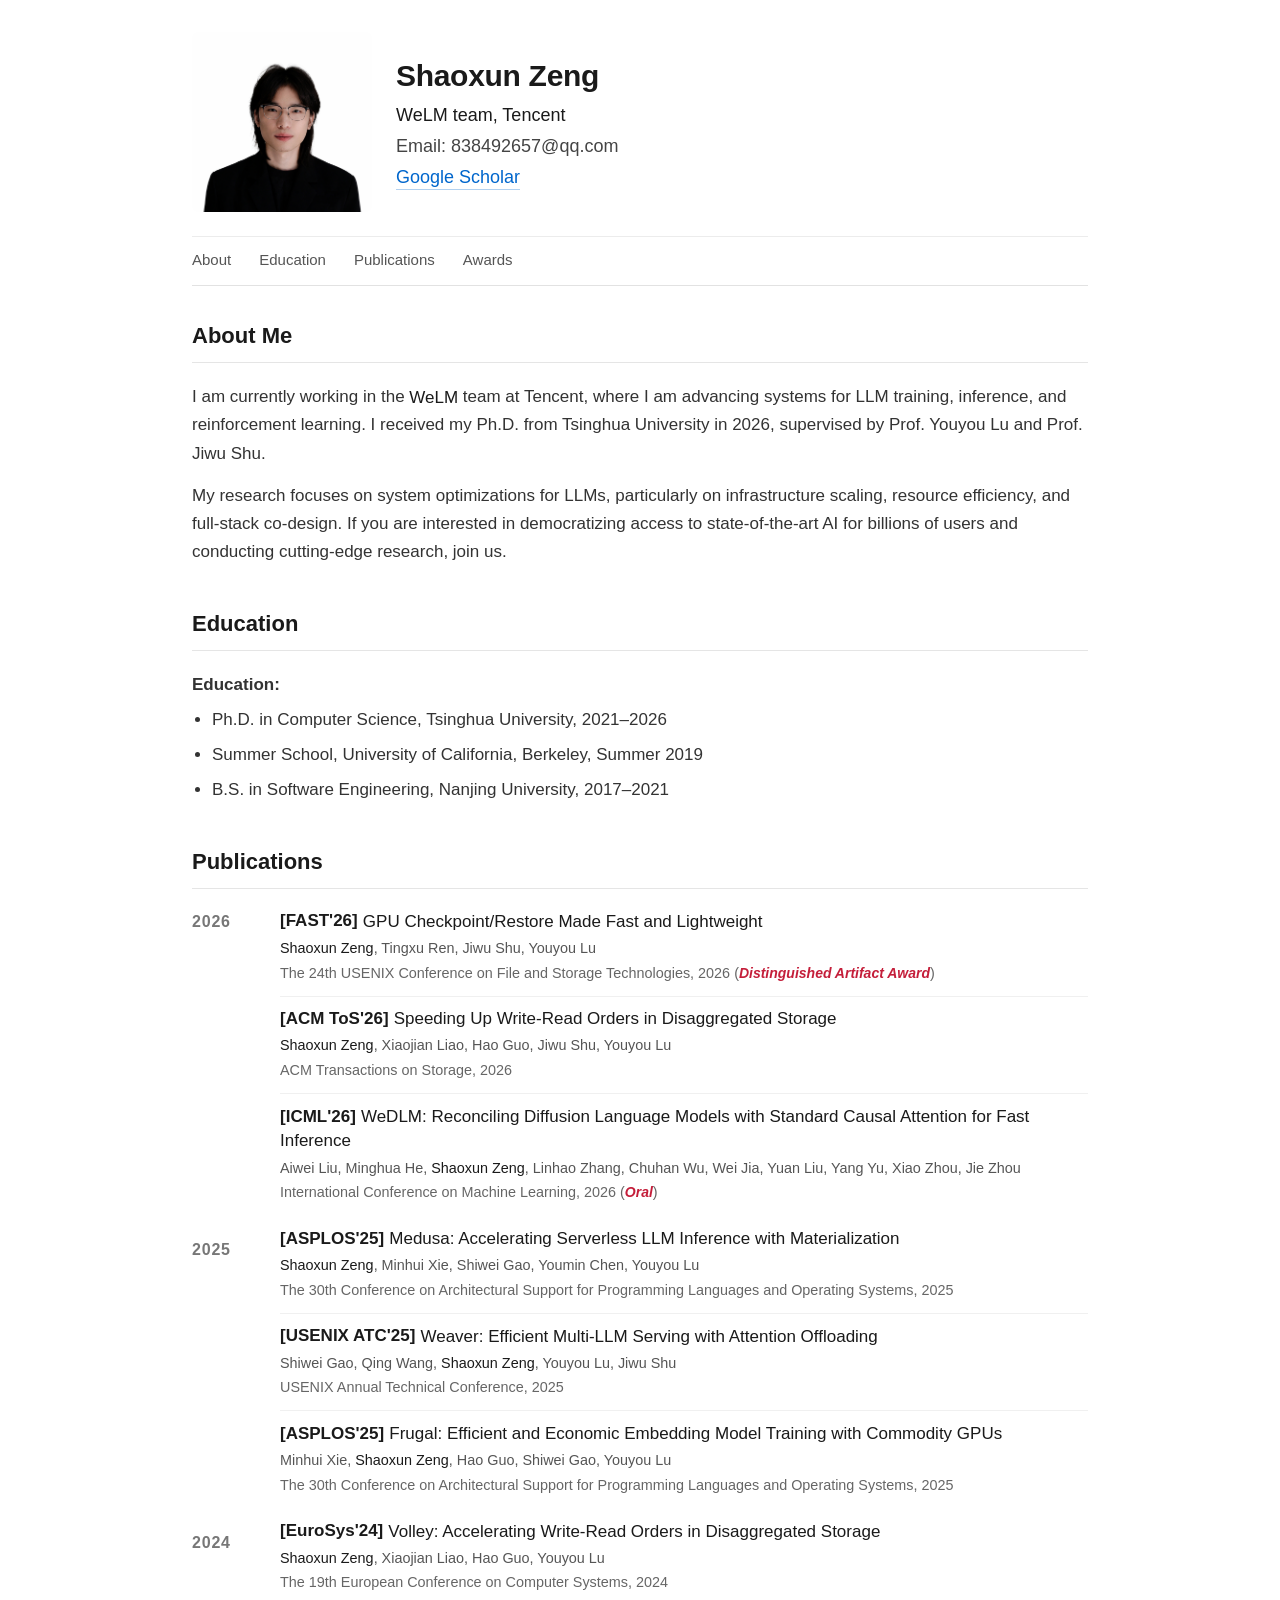
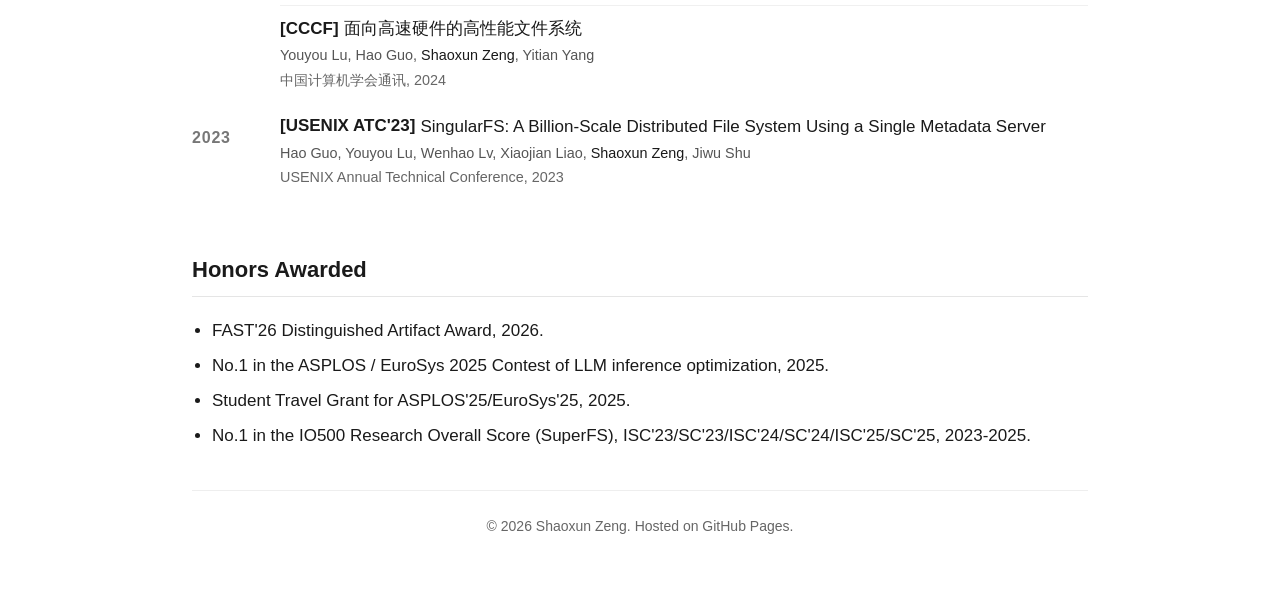
==== index.html @ e92df9d0 "Initial commit" ====
<!DOCTYPE html><html lang="en"><head>
  <meta charset="UTF-8">
  <meta name="viewport" content="width=device-width, initial-scale=1.0, viewport-fit=cover">
  <meta name="theme-color" content="#ffffff">
  <title>Shaoxun Zeng | WeLM, Tencent | LLM Systems</title>
  <meta name="description" content="Shaoxun Zeng is a researcher in the WeLM team at Tencent, working on system optimizations for LLM training, inference, and reinforcement learning.">
  <meta name="keywords" content="Shaoxun Zeng, WeLM, Tencent, LLM systems, AI infrastructure, LLM training, LLM inference, reinforcement learning">
  <meta name="author" content="Shaoxun Zeng">
  <link rel="canonical" href="https://shaoxunzeng.github.io/">
  <!-- Open Graph -->
  <meta property="og:type" content="website">
  <meta property="og:url" content="https://shaoxunzeng.github.io/">
  <meta property="og:title" content="Shaoxun Zeng | WeLM, Tencent | LLM Systems">
  <meta property="og:description" content="System optimizations for LLM training, inference, and reinforcement learning.">
  <meta property="og:locale" content="en_US">
  <!-- Twitter Card -->
  <meta name="twitter:card" content="summary">
  <meta name="twitter:title" content="Shaoxun Zeng | WeLM, Tencent | LLM Systems">
  <meta name="twitter:description" content="System optimizations for LLM training, inference, and reinforcement learning.">
  <link rel="icon" href="favicon.ico" type="image/x-icon">
  <link rel="stylesheet" href="style.css">
  <script type="application/ld+json">
  {
    "@context": "https://schema.org",
    "@type": "Person",
    "name": "Shaoxun Zeng",
    "worksFor": {
      "@type": "Organization",
      "name": "WeLM team, Tencent",
      "url": "https://welm.weixin.qq.com/"
    },
    "url": "https://shaoxunzeng.github.io/",
    "sameAs": [
      "https://scholar.google.com/citations?user=u55DodwAAAAJ&hl=en"
    ],
    "knowsAbout": ["computer systems", "GPU systems", "AI infrastructure", "large language model serving", "storage systems"]
  }
  </script>
</head>

<body>
  <div class="page-wrap">
  <header class="header-flex">
    <img src="assets/wq.jpg" alt="Shaoxun Zeng" class="avatar-rect">
    <div class="info">
      <h1>Shaoxun Zeng</h1>
      <p><a href="https://welm.weixin.qq.com/" target="_blank" rel="noopener noreferrer">WeLM team, Tencent</a></p>
      <p>Email: 838492657@qq.com</p>
      <p>
        <a href="https://scholar.google.com/citations?user=u55DodwAAAAJ&amp;hl=en" target="_blank" rel="noopener noreferrer" title="Google Scholar" class="blue-tag">Google Scholar</a>
      </p>
    </div>
  </header>

  <nav class="section-nav" aria-label="Page sections">
    <a href="#about">About</a>
    <a href="#services">Education</a>
    <a href="#publications">Publications</a>
    <a href="#awards">Awards</a>
  </nav>

  <main>
    <section id="about">
      <h2>About Me</h2>
      <p>I am currently working in the <a href="https://welm.weixin.qq.com/" target="_blank" rel="noopener noreferrer">WeLM</a>
        team at Tencent, where I am advancing systems for LLM training, inference, and reinforcement learning.
        I received my Ph.D. from Tsinghua University in 2026, supervised by Prof. Youyou Lu and Prof. Jiwu Shu.
      </p>

      <p>My research focuses on system optimizations for LLMs, particularly on infrastructure scaling, resource efficiency, and
        full-stack co-design. If you are interested in democratizing access to state-of-the-art AI for billions of
        users and conducting cutting-edge research, join us.</p>

    </section>

    <section id="services">
      <h2>Education</h2>
      <p class="service-label"><strong>Education:</strong></p>
      <ul class="service-list">
        <li>Ph.D. in Computer Science, Tsinghua University, 2021–2026</li>
        <li>Summer School, University of California, Berkeley, Summer 2019</li>
        <li>B.S. in Software Engineering, Nanjing University, 2017–2021</li>
      </ul>
    </section>

    <section id="publications">
      <h2>Publications</h2>
      <div id="paper-list"><h3>2026</h3><ul><li><span class="paper-heading"><strong class="paper-venue-tag">[FAST'26]</strong><a href="https://www.usenix.org/conference/fast26/presentation/zeng" target="_blank" rel="noopener noreferrer" class="paper-title">GPU Checkpoint/Restore Made Fast and Lightweight</a></span><span class="authors"><span class="highlight">Shaoxun Zeng</span>, Tingxu Ren, Jiwu Shu, Youyou Lu</span><br><span class="venue-full">The 24th USENIX Conference on File and Storage Technologies, 2026 (<span class="award-inline">Distinguished Artifact Award</span>)</span></li><li><span class="paper-heading"><strong class="paper-venue-tag">[ACM ToS'26]</strong><a href="https://dl.acm.org/doi/10.1145/3829363" target="_blank" rel="noopener noreferrer" class="paper-title">Speeding Up Write-Read Orders in Disaggregated Storage</a></span><span class="authors"><span class="highlight">Shaoxun Zeng</span>, Xiaojian Liao, Hao Guo, Jiwu Shu, Youyou Lu</span><br><span class="venue-full">ACM Transactions on Storage, 2026</span></li><li><span class="paper-heading"><strong class="paper-venue-tag">[ICML'26]</strong><a href="https://arxiv.org/abs/2512.22737" target="_blank" rel="noopener noreferrer" class="paper-title">WeDLM: Reconciling Diffusion Language Models with Standard Causal Attention for Fast Inference</a></span><span class="authors">Aiwei Liu, Minghua He, <span class="highlight">Shaoxun Zeng</span>, Linhao Zhang, Chuhan Wu, Wei Jia, Yuan Liu, Yang Yu, Xiao Zhou, Jie Zhou</span><br><span class="venue-full">International Conference on Machine Learning, 2026 (<span class="award-inline">Oral</span>)</span></li></ul><h3>2025</h3><ul><li><span class="paper-heading"><strong class="paper-venue-tag">[ASPLOS'25]</strong><a href="https://dl.acm.org/doi/10.1145/3669940.3707285" target="_blank" rel="noopener noreferrer" class="paper-title">Medusa: Accelerating Serverless LLM Inference with Materialization</a></span><span class="authors"><span class="highlight">Shaoxun Zeng</span>, Minhui Xie, Shiwei Gao, Youmin Chen, Youyou Lu</span><br><span class="venue-full">The 30th Conference on Architectural Support for Programming Languages and Operating Systems, 2025</span></li><li><span class="paper-heading"><strong class="paper-venue-tag">[USENIX ATC'25]</strong><a href="https://www.usenix.org/conference/atc25/presentation/gao" target="_blank" rel="noopener noreferrer" class="paper-title">Weaver: Efficient Multi-LLM Serving with Attention Offloading</a></span><span class="authors">Shiwei Gao, Qing Wang, <span class="highlight">Shaoxun Zeng</span>, Youyou Lu, Jiwu Shu</span><br><span class="venue-full">USENIX Annual Technical Conference, 2025</span></li><li><span class="paper-heading"><strong class="paper-venue-tag">[ASPLOS'25]</strong><a href="https://dl.acm.org/doi/10.1145/3669940.3707245" target="_blank" rel="noopener noreferrer" class="paper-title">Frugal: Efficient and Economic Embedding Model Training with Commodity GPUs</a></span><span class="authors">Minhui Xie, <span class="highlight">Shaoxun Zeng</span>, Hao Guo, Shiwei Gao, Youyou Lu</span><br><span class="venue-full">The 30th Conference on Architectural Support for Programming Languages and Operating Systems, 2025</span></li></ul><h3>2024</h3><ul><li><span class="paper-heading"><strong class="paper-venue-tag">[EuroSys'24]</strong><a href="https://dl.acm.org/doi/10.1145/3627703.3650090" target="_blank" rel="noopener noreferrer" class="paper-title">Volley: Accelerating Write-Read Orders in Disaggregated Storage</a></span><span class="authors"><span class="highlight">Shaoxun Zeng</span>, Xiaojian Liao, Hao Guo, Youyou Lu</span><br><span class="venue-full">The 19th European Conference on Computer Systems, 2024</span></li><li><span class="paper-heading"><strong class="paper-venue-tag">[CCCF]</strong><a href="https://storage.cs.tsinghua.edu.cn/papers/%E9%9D%A2%E5%90%91%E9%AB%98%E9%80%9F%E7%A1%AC%E4%BB%B6%E7%9A%84%E9%AB%98%E6%80%A7%E8%83%BD%E6%96%87%E4%BB%B6%E7%B3%BB%E7%BB%9F.pdf" target="_blank" rel="noopener noreferrer" class="paper-title">面向高速硬件的高性能文件系统</a></span><span class="authors">Youyou Lu, Hao Guo, <span class="highlight">Shaoxun Zeng</span>, Yitian Yang</span><br><span class="venue-full">中国计算机学会通讯, 2024</span></li></ul><h3>2023</h3><ul><li><span class="paper-heading"><strong class="paper-venue-tag">[USENIX ATC'23]</strong><a href="https://www.usenix.org/conference/atc23/presentation/guo" target="_blank" rel="noopener noreferrer" class="paper-title">SingularFS: A Billion-Scale Distributed File System Using a Single Metadata Server</a></span><span class="authors">Hao Guo, Youyou Lu, Wenhao Lv, Xiaojian Liao, <span class="highlight">Shaoxun Zeng</span>, Jiwu Shu</span><br><span class="venue-full">USENIX Annual Technical Conference, 2023</span></li></ul></div>
    </section>

    <section id="awards">
      <h2>Honors Awarded</h2>
      <ul>
        <li>FAST'26 Distinguished Artifact Award, 2026.</li>
        <li>No.1 in the ASPLOS / EuroSys 2025 Contest of LLM inference optimization, 2025.</li>
        <li>Student Travel Grant for ASPLOS'25/EuroSys'25, 2025.</li>
        <li>No.1 in the IO500 Research Overall Score (SuperFS), ISC'23/SC'23/ISC'24/SC'24/ISC'25/SC'25, 2023-2025.</li>
      </ul>
    </section>
  </main>

  <footer>
    <p>© 2026 Shaoxun Zeng. Hosted on GitHub Pages.</p>
  </footer>
  </div>

  <!-- Cloudflare Web Analytics -->
  <script type="module" src="https://static.cloudflareinsights.com/beacon.min.js" data-cf-beacon="{&quot;token&quot;: &quot;f4e0fcb10f80484ba989af884645277d&quot;}"></script>
  <!-- End Cloudflare Web Analytics -->


</body></html>
---- style.css ----
/* ===== 基础与排版：极简现代 ===== */
*,
*::before,
*::after {
  box-sizing: border-box;
}

html {
  -webkit-text-size-adjust: 100%;
  scroll-behavior: smooth;
}

body {
  font-family: -apple-system, BlinkMacSystemFont, "Segoe UI", Roboto, "Helvetica Neue", Arial, sans-serif;
  margin: 0;
  padding: 0;
  line-height: 1.6;
  color: #1a1a1a;
  background: #fff;
  font-size: 16px;
}

@media (min-width: 768px) {
  body {
    font-size: 17px;
    line-height: 1.65;
  }
}

/* ===== 布局容器 ===== */
.page-wrap {
  max-width: 56rem;
  margin: 0 auto;
  padding: 0 1.25rem 3rem;
}

@media (min-width: 768px) {
  .page-wrap {
    padding: 0 2rem 4rem;
  }
}

/* ===== 页头 ===== */
.header-flex {
  display: flex;
  align-items: center;
  gap: 1.5rem;
  padding: 2rem 0 1.5rem;
  flex-wrap: wrap;
}

.header-flex .info {
  flex: 1;
  min-width: 0;
  line-height: 1.5;
}

.header-flex h1 {
  margin: 0 0 0.25rem 0;
  font-size: 1.625rem;
  font-weight: 600;
  letter-spacing: -0.01em;
}

@media (min-width: 768px) {
  .header-flex h1 {
    font-size: 1.875rem;
  }
}

.header-flex .info p {
  margin: 0 0 0.25rem 0;
  font-size: 1.0625rem;
  color: #444;
}

.header-flex .info p:last-child {
  margin-bottom: 0;
}

@media (min-width: 768px) {
  .header-flex .info p {
    font-size: 1.125rem;
  }
}

.avatar-rect {
  width: 140px;
  height: 140px;
  object-fit: cover;
  border-radius: 8px;
  flex-shrink: 0;
}

@media (min-width: 768px) {
  .avatar-rect {
    width: 180px;
    height: 180px;
  }
}

/* ===== 页内导航 ===== */
.section-nav {
  position: sticky;
  top: 0;
  z-index: 10;
  display: flex;
  gap: 1.75rem;
  padding: 0.7rem 0;
  margin-bottom: 2rem;
  background: #fff;
  border-top: 1px solid #ececec;
  border-bottom: 1px solid #e2e2e2;
}

.section-nav a {
  color: #555;
  font-size: 0.9375rem;
  font-weight: 500;
  padding: 0;
}

.section-nav a:hover {
  color: #0066cc;
}

/* ===== 主内容区 ===== */
main {
  padding-top: 0;
}

section {
  margin-bottom: 2.5rem;
  scroll-margin-top: 4rem;
}

section:last-of-type {
  margin-bottom: 2rem;
}

/* ===== 标题 ===== */
h2 {
  margin: 0 0 1rem 0;
  padding-bottom: 0.5rem;
  font-size: 1.25rem;
  font-weight: 600;
  color: #1a1a1a;
  border-bottom: 1px solid #e5e5e5;
}

@media (min-width: 768px) {
  h2 {
    font-size: 1.375rem;
    margin: 0 0 1.25rem 0;
  }
}

h3 {
  margin: 1.1rem 0 0.35rem 0;
  font-size: 1.125rem;
  font-weight: 600;
  color: #1a1a1a;
}

@media (min-width: 768px) {
  h3 {
    font-size: 1.25rem;
  }
}

/* ===== 正文与列表 ===== */
p {
  margin: 0 0 0.85em 0;
  color: #333;
}

p:last-child {
  margin-bottom: 0;
}

ul {
  margin: 0 0 1em 0;
  padding-left: 1.25rem;
}

/* 段落后的列表：与列表项间距一致，避免“紧贴上文” */
p + ul {
  margin-top: 0.5em;
}

li {
  margin-bottom: 0.35em;
}

li:last-child {
  margin-bottom: 0;
}

/* Research：嵌套列表保持紧凑，但使用合理间距值 */
#research p + ul {
  margin-top: 0.3em;
}
#research p:has(+ ul) {
  margin-bottom: 0.35em;
}
#research ul + p {
  margin-top: 1em;
}
#research ul {
  margin-top: 0.3em;
  margin-bottom: 0.5em;
  padding-left: 1.2rem;
}
#research > ul > li {
  margin-bottom: 0.4em;
}
#research ul ul {
  margin-top: 0.2em;
  margin-bottom: 0;
  padding-left: 1rem;
}
#research li li {
  margin-bottom: 0.2em;
}
#research li li:last-child {
  margin-bottom: 0;
}

/* ===== 链接 ===== */
a {
  text-decoration: none;
  color: #1a1a1a;
  border-bottom: 1px solid transparent;
  transition: color 0.15s, border-color 0.15s;
  padding: 0.1em 0;
}

a:hover {
  color: #0066cc;
  border-bottom-color: #0066cc;
}

a:focus-visible {
  outline: 2px solid #0066cc;
  outline-offset: 2px;
}

.blue-tag {
  color: #0066cc;
  border-bottom-color: rgba(0, 102, 204, 0.3);
}

.blue-tag:hover {
  color: #004499;
  border-bottom-color: #004499;
}

.accent {
  color: #1f77b4;
}

/* ===== Services 区块 ===== */
#services .service-label {
  margin: 0 0 0.4em 0;
  font-size: 1rem;
  color: #333;
}

/* 第二个及之后的分组标签，加顶部间距与前组分开 */
#services .service-list + .service-label {
  margin-top: 1.25rem;
}

@media (min-width: 768px) {
  #services .service-label {
    font-size: 1.0625rem;
  }
}

#services .service-list {
  margin: 0 0 1.25rem 0;
  padding-left: 1.25rem;
}

#services .service-list li {
  margin-bottom: 0.4em;
  font-size: 1rem;
  color: #333;
}

@media (min-width: 768px) {
  #services .service-list li {
    font-size: 1.0625rem;
  }
}

#services .service-content {
  margin: 0 0 0 1.25rem;
  padding-left: 0;
  font-size: 1rem;
  color: #333;
}

@media (min-width: 768px) {
  #services .service-content {
    font-size: 1.0625rem;
  }
}

/* ===== 论文与奖项 ===== */
#paper-list {
  display: grid;
  grid-template-columns: 4rem minmax(0, 1fr);
  column-gap: 1.5rem;
}

#paper-list > ul {
  margin: 0 0 1.35rem;
  padding: 0;
  list-style: none;
}

.paper-heading {
  display: block;
  line-height: 1.45;
  margin-bottom: 0.12rem;
}

.paper-title {
  font-weight: 500;
}

.paper-venue-tag {
  font-weight: 650;
  margin-right: 0.3em;
}

.authors {
  display: inline;
  font-size: 0.9rem;
  color: #555;
  line-height: 1.45;
}

.venue-full {
  font-size: 0.9rem;
  color: #666;
  line-height: 1.45;
}

.award-inline {
  font-size: 0.875rem;
  color: #c41e3a;
  font-weight: 600;
  font-style: italic;
}

.award {
  font-size: 0.875rem;
  color: #c41e3a;
  font-weight: 600;
  font-style: italic;
}

.highlight {
  font-weight: 500;
  color: #1a1a1a;
}

/* 论文条目：与正文行高一致，上下 padding 对称 */
#paper-list li {
  margin: 0;
  line-height: 1.45;
  padding: 0.65rem 0;
  border-top: 1px solid #f0f0f0;
}

#paper-list li:first-child {
  border-top: none;
  padding-top: 0;
}

#paper-list li:last-child {
  margin-bottom: 0;
  padding-bottom: 0;
}

/* 年份分组标题 */
#paper-list h3 {
  margin: 0;
  padding-top: 0.65rem;
  font-size: 1rem;
  font-weight: 600;
  color: #777;
  letter-spacing: 0.05em;
  text-transform: uppercase;
}

#paper-list > h3:first-child {
  padding-top: 0;
}

#paper-list > h3:first-child + ul > li:first-child {
  padding-top: 0;
}

/* paper list 加载/错误状态 */
.paper-list-loading,
.paper-list-error {
  color: #888;
  font-style: italic;
}

/* ===== 页脚 ===== */
footer {
  margin-top: 2.5rem;
  padding-top: 1.5rem;
  text-align: center;
  font-size: 0.875rem;
  color: #666;
  border-top: 1px solid #eee;
}

footer p {
  margin: 0;
  color: #666;
}

/* ===== Awards 列表：与 Services 节奏一致 ===== */
#awards ul {
  margin-top: 0.25em;
  margin-bottom: 0;
}
#awards li {
  margin-bottom: 0.4em;
}
#awards li:last-child {
  margin-bottom: 0;
}

/* ===== 移动端：页头与触控优化 ===== */
@media (max-width: 567px) {
  .page-wrap {
    padding-left: 1rem;
    padding-right: 1rem;
  }

  .header-flex {
    flex-direction: column;
    align-items: center;
    text-align: center;
    gap: 1rem;
    padding: 1.25rem 0 1rem;
  }

  .header-flex .info {
    width: 100%;
  }

  .header-flex h1 {
    font-size: 1.5rem;
  }

  .header-flex .info p {
    font-size: 1rem;
  }

  .avatar-rect {
    width: 104px;
    height: 104px;
  }

  .section-nav {
    justify-content: space-between;
    gap: 0.5rem;
    margin: 0 -0.15rem 1.75rem;
    padding: 0.65rem 0.15rem;
  }

  .section-nav a {
    font-size: 0.8125rem;
  }

  section {
    margin-bottom: 2rem;
  }

  #paper-list {
    display: block;
  }

  #paper-list h3 {
    padding-top: 0;
    margin: 1.75rem 0 0.2rem;
  }

  #paper-list > h3:first-child {
    margin-top: 0;
  }

  #paper-list > ul {
    margin-bottom: 0;
  }

  #paper-list li {
    padding: 0.55rem 0;
  }
}

/* ===== 宽屏 ===== */
@media (min-width: 1200px) {
  .page-wrap {
    max-width: 60rem;
  }
}
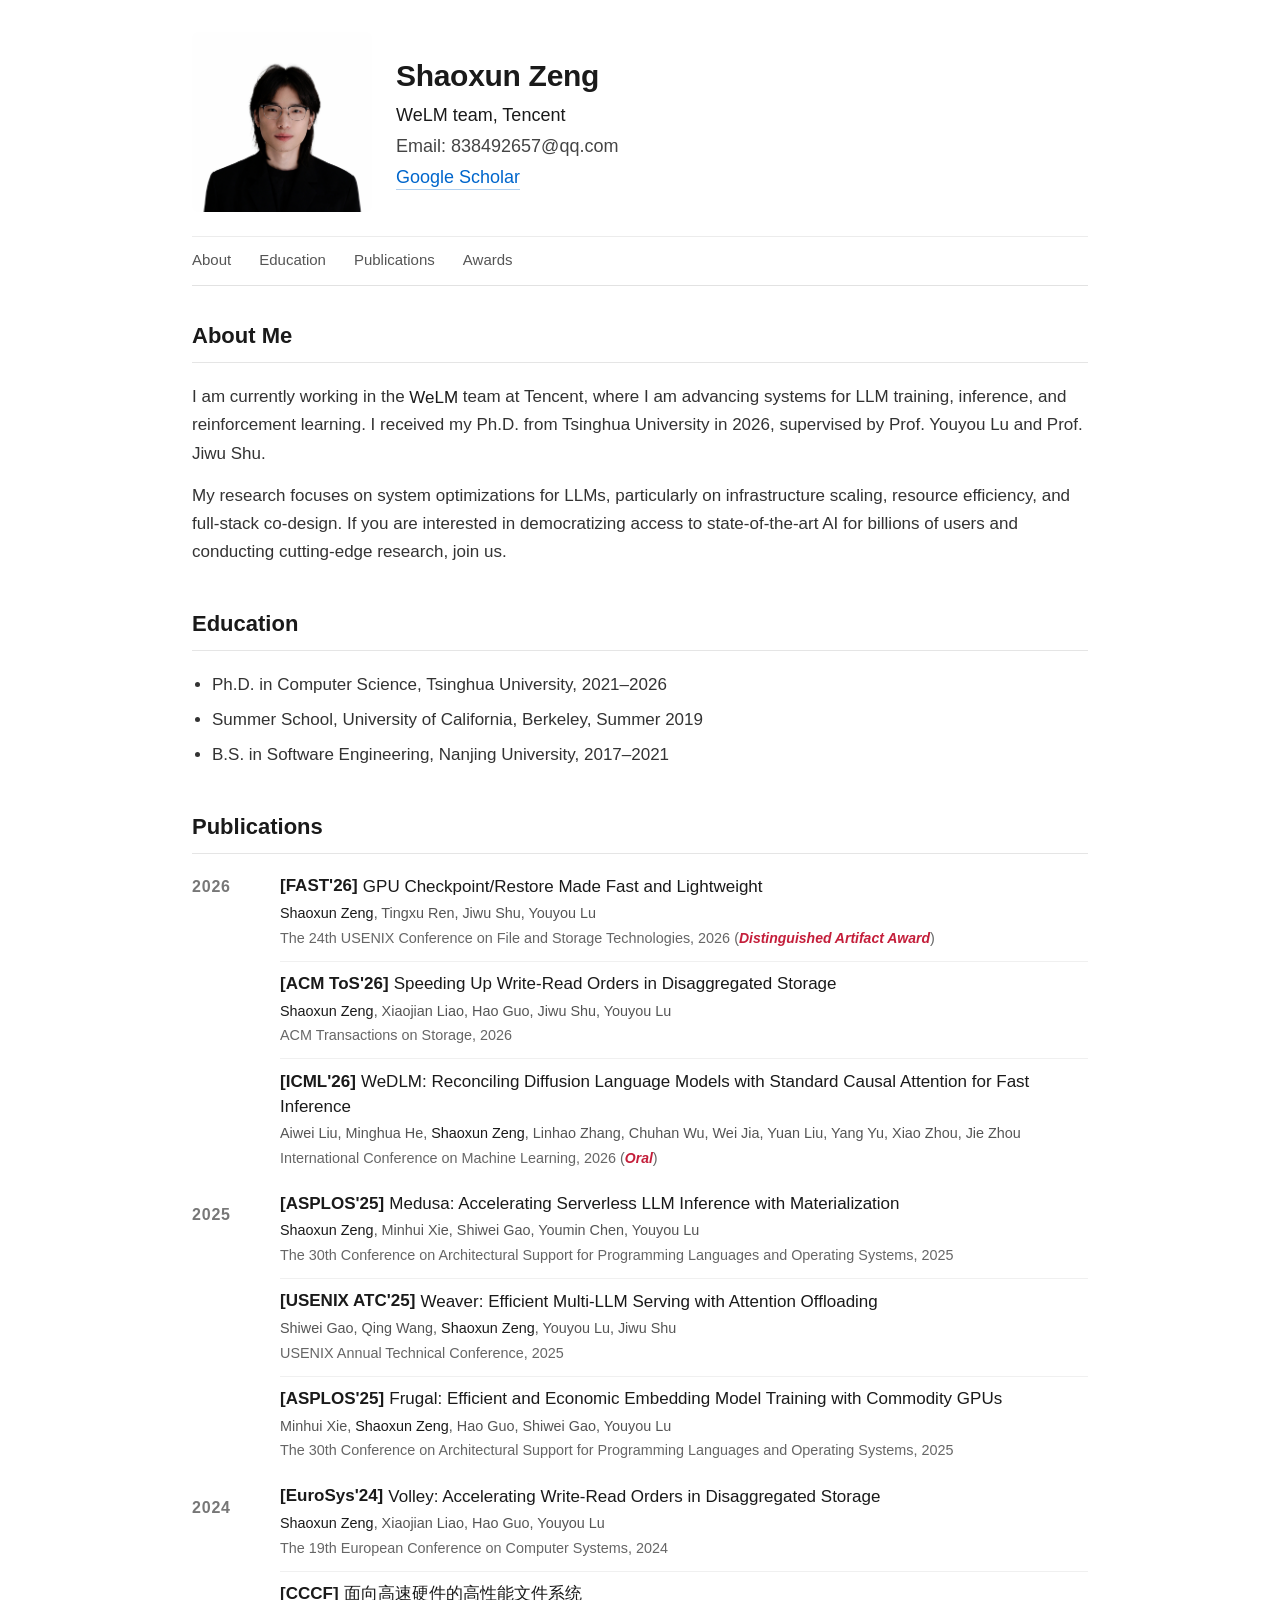
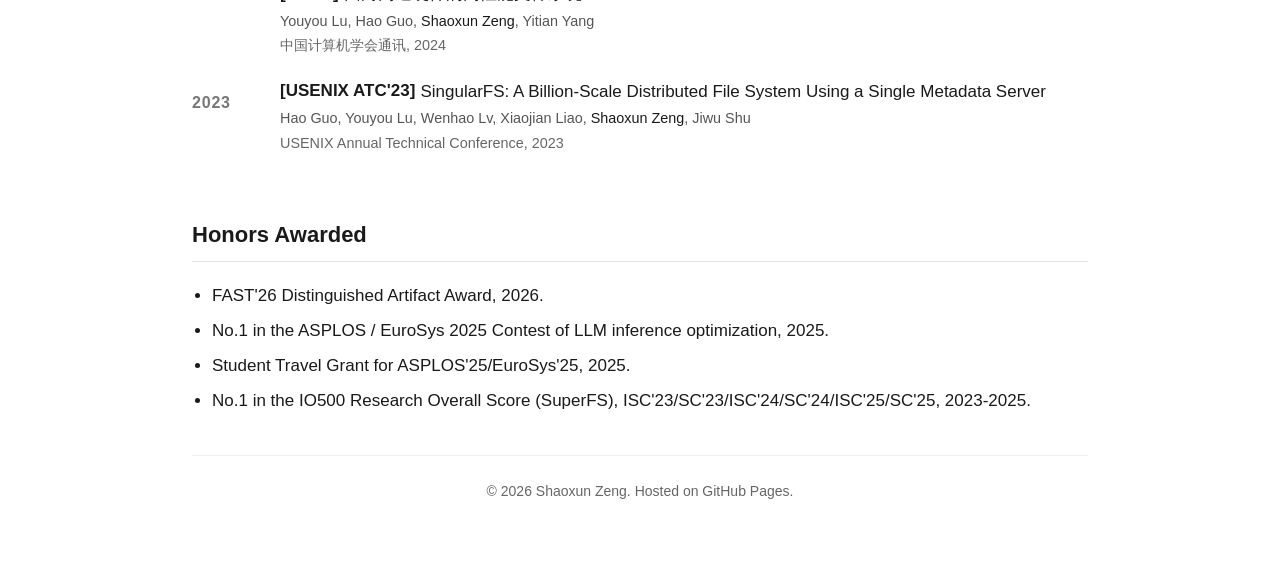
==== commit 0dcf1191: "Remove duplicate Education label" ====
--- a/index.html
+++ b/index.html
@@ -75,7 +75,6 @@
 
     <section id="services">
       <h2>Education</h2>
-      <p class="service-label"><strong>Education:</strong></p>
       <ul class="service-list">
         <li>Ph.D. in Computer Science, Tsinghua University, 2021–2026</li>
         <li>Summer School, University of California, Berkeley, Summer 2019</li>
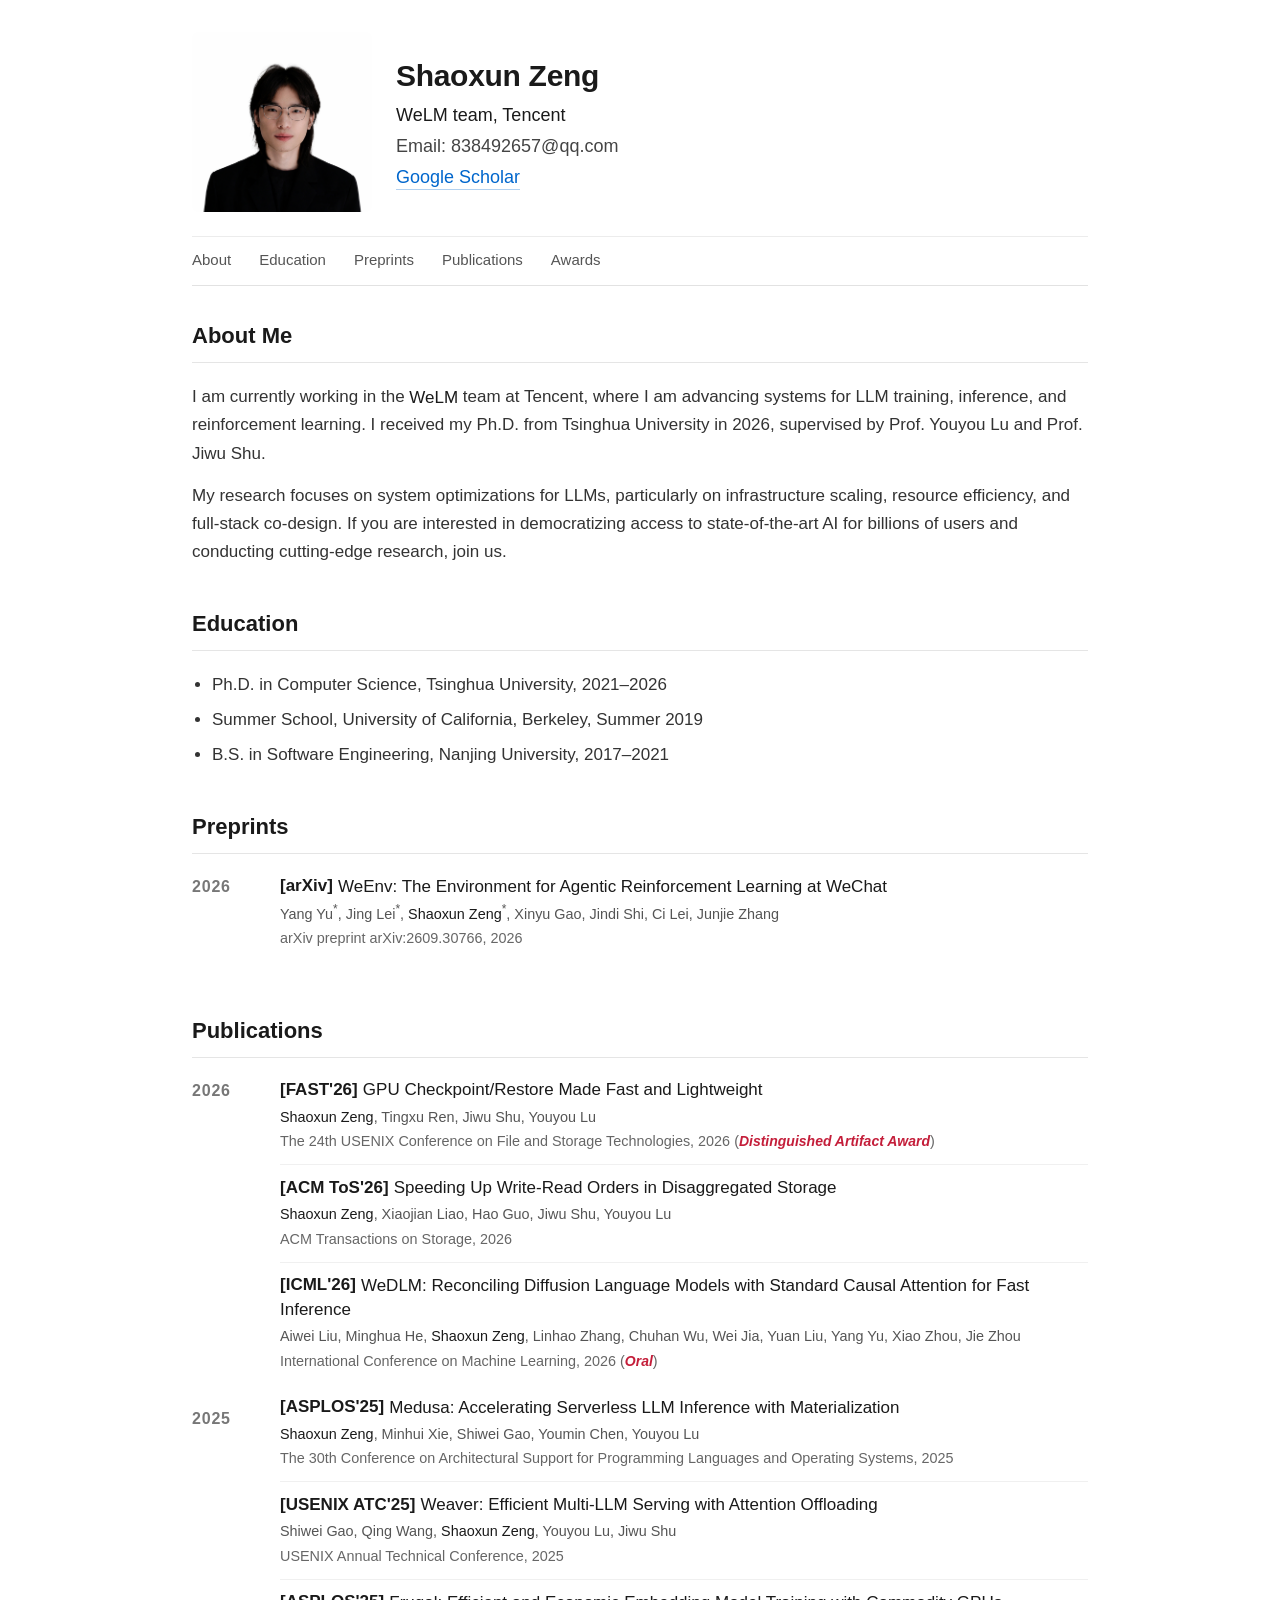
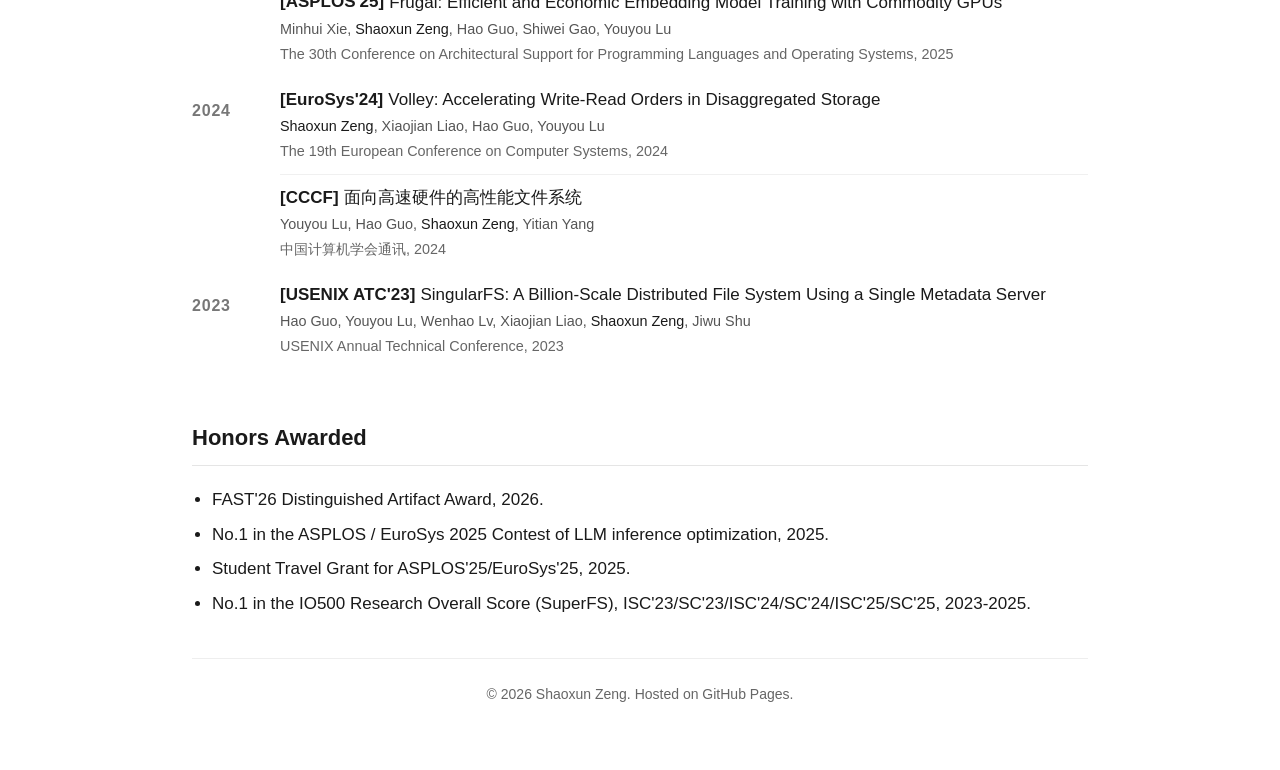
==== commit e809a547: "Add WeEnv preprint section and equal-contribution markers" ====
--- a/index.html
+++ b/index.html
@@ -55,6 +55,7 @@
   <nav class="section-nav" aria-label="Page sections">
     <a href="#about">About</a>
     <a href="#services">Education</a>
+    <a href="#preprints">Preprints</a>
     <a href="#publications">Publications</a>
     <a href="#awards">Awards</a>
   </nav>
@@ -82,9 +83,14 @@
       </ul>
     </section>
 
+    <section id="preprints">
+      <h2>Preprints</h2>
+      <div id="preprint-list" class="paper-list"><h3>2026</h3><ul><li><span class="paper-heading"><strong class="paper-venue-tag">[arXiv]</strong><a href="https://arxiv.org/abs/2609.30766" target="_blank" rel="noopener noreferrer" class="paper-title">WeEnv: The Environment for Agentic Reinforcement Learning at WeChat</a></span><span class="authors">Yang Yu<sup>*</sup>, Jing Lei<sup>*</sup>, <span class="highlight">Shaoxun Zeng</span><sup>*</sup>, Xinyu Gao, Jindi Shi, Ci Lei, Junjie Zhang</span><br><span class="venue-full">arXiv preprint arXiv:2609.30766, 2026</span></li></ul></div>
+    </section>
+
     <section id="publications">
       <h2>Publications</h2>
-      <div id="paper-list"><h3>2026</h3><ul><li><span class="paper-heading"><strong class="paper-venue-tag">[FAST'26]</strong><a href="https://www.usenix.org/conference/fast26/presentation/zeng" target="_blank" rel="noopener noreferrer" class="paper-title">GPU Checkpoint/Restore Made Fast and Lightweight</a></span><span class="authors"><span class="highlight">Shaoxun Zeng</span>, Tingxu Ren, Jiwu Shu, Youyou Lu</span><br><span class="venue-full">The 24th USENIX Conference on File and Storage Technologies, 2026 (<span class="award-inline">Distinguished Artifact Award</span>)</span></li><li><span class="paper-heading"><strong class="paper-venue-tag">[ACM ToS'26]</strong><a href="https://dl.acm.org/doi/10.1145/3829363" target="_blank" rel="noopener noreferrer" class="paper-title">Speeding Up Write-Read Orders in Disaggregated Storage</a></span><span class="authors"><span class="highlight">Shaoxun Zeng</span>, Xiaojian Liao, Hao Guo, Jiwu Shu, Youyou Lu</span><br><span class="venue-full">ACM Transactions on Storage, 2026</span></li><li><span class="paper-heading"><strong class="paper-venue-tag">[ICML'26]</strong><a href="https://arxiv.org/abs/2512.22737" target="_blank" rel="noopener noreferrer" class="paper-title">WeDLM: Reconciling Diffusion Language Models with Standard Causal Attention for Fast Inference</a></span><span class="authors">Aiwei Liu, Minghua He, <span class="highlight">Shaoxun Zeng</span>, Linhao Zhang, Chuhan Wu, Wei Jia, Yuan Liu, Yang Yu, Xiao Zhou, Jie Zhou</span><br><span class="venue-full">International Conference on Machine Learning, 2026 (<span class="award-inline">Oral</span>)</span></li></ul><h3>2025</h3><ul><li><span class="paper-heading"><strong class="paper-venue-tag">[ASPLOS'25]</strong><a href="https://dl.acm.org/doi/10.1145/3669940.3707285" target="_blank" rel="noopener noreferrer" class="paper-title">Medusa: Accelerating Serverless LLM Inference with Materialization</a></span><span class="authors"><span class="highlight">Shaoxun Zeng</span>, Minhui Xie, Shiwei Gao, Youmin Chen, Youyou Lu</span><br><span class="venue-full">The 30th Conference on Architectural Support for Programming Languages and Operating Systems, 2025</span></li><li><span class="paper-heading"><strong class="paper-venue-tag">[USENIX ATC'25]</strong><a href="https://www.usenix.org/conference/atc25/presentation/gao" target="_blank" rel="noopener noreferrer" class="paper-title">Weaver: Efficient Multi-LLM Serving with Attention Offloading</a></span><span class="authors">Shiwei Gao, Qing Wang, <span class="highlight">Shaoxun Zeng</span>, Youyou Lu, Jiwu Shu</span><br><span class="venue-full">USENIX Annual Technical Conference, 2025</span></li><li><span class="paper-heading"><strong class="paper-venue-tag">[ASPLOS'25]</strong><a href="https://dl.acm.org/doi/10.1145/3669940.3707245" target="_blank" rel="noopener noreferrer" class="paper-title">Frugal: Efficient and Economic Embedding Model Training with Commodity GPUs</a></span><span class="authors">Minhui Xie, <span class="highlight">Shaoxun Zeng</span>, Hao Guo, Shiwei Gao, Youyou Lu</span><br><span class="venue-full">The 30th Conference on Architectural Support for Programming Languages and Operating Systems, 2025</span></li></ul><h3>2024</h3><ul><li><span class="paper-heading"><strong class="paper-venue-tag">[EuroSys'24]</strong><a href="https://dl.acm.org/doi/10.1145/3627703.3650090" target="_blank" rel="noopener noreferrer" class="paper-title">Volley: Accelerating Write-Read Orders in Disaggregated Storage</a></span><span class="authors"><span class="highlight">Shaoxun Zeng</span>, Xiaojian Liao, Hao Guo, Youyou Lu</span><br><span class="venue-full">The 19th European Conference on Computer Systems, 2024</span></li><li><span class="paper-heading"><strong class="paper-venue-tag">[CCCF]</strong><a href="https://storage.cs.tsinghua.edu.cn/papers/%E9%9D%A2%E5%90%91%E9%AB%98%E9%80%9F%E7%A1%AC%E4%BB%B6%E7%9A%84%E9%AB%98%E6%80%A7%E8%83%BD%E6%96%87%E4%BB%B6%E7%B3%BB%E7%BB%9F.pdf" target="_blank" rel="noopener noreferrer" class="paper-title">面向高速硬件的高性能文件系统</a></span><span class="authors">Youyou Lu, Hao Guo, <span class="highlight">Shaoxun Zeng</span>, Yitian Yang</span><br><span class="venue-full">中国计算机学会通讯, 2024</span></li></ul><h3>2023</h3><ul><li><span class="paper-heading"><strong class="paper-venue-tag">[USENIX ATC'23]</strong><a href="https://www.usenix.org/conference/atc23/presentation/guo" target="_blank" rel="noopener noreferrer" class="paper-title">SingularFS: A Billion-Scale Distributed File System Using a Single Metadata Server</a></span><span class="authors">Hao Guo, Youyou Lu, Wenhao Lv, Xiaojian Liao, <span class="highlight">Shaoxun Zeng</span>, Jiwu Shu</span><br><span class="venue-full">USENIX Annual Technical Conference, 2023</span></li></ul></div>
+      <div id="paper-list" class="paper-list"><h3>2026</h3><ul><li><span class="paper-heading"><strong class="paper-venue-tag">[FAST'26]</strong><a href="https://www.usenix.org/conference/fast26/presentation/zeng" target="_blank" rel="noopener noreferrer" class="paper-title">GPU Checkpoint/Restore Made Fast and Lightweight</a></span><span class="authors"><span class="highlight">Shaoxun Zeng</span>, Tingxu Ren, Jiwu Shu, Youyou Lu</span><br><span class="venue-full">The 24th USENIX Conference on File and Storage Technologies, 2026 (<span class="award-inline">Distinguished Artifact Award</span>)</span></li><li><span class="paper-heading"><strong class="paper-venue-tag">[ACM ToS'26]</strong><a href="https://dl.acm.org/doi/10.1145/3829363" target="_blank" rel="noopener noreferrer" class="paper-title">Speeding Up Write-Read Orders in Disaggregated Storage</a></span><span class="authors"><span class="highlight">Shaoxun Zeng</span>, Xiaojian Liao, Hao Guo, Jiwu Shu, Youyou Lu</span><br><span class="venue-full">ACM Transactions on Storage, 2026</span></li><li><span class="paper-heading"><strong class="paper-venue-tag">[ICML'26]</strong><a href="https://arxiv.org/abs/2512.22737" target="_blank" rel="noopener noreferrer" class="paper-title">WeDLM: Reconciling Diffusion Language Models with Standard Causal Attention for Fast Inference</a></span><span class="authors">Aiwei Liu, Minghua He, <span class="highlight">Shaoxun Zeng</span>, Linhao Zhang, Chuhan Wu, Wei Jia, Yuan Liu, Yang Yu, Xiao Zhou, Jie Zhou</span><br><span class="venue-full">International Conference on Machine Learning, 2026 (<span class="award-inline">Oral</span>)</span></li></ul><h3>2025</h3><ul><li><span class="paper-heading"><strong class="paper-venue-tag">[ASPLOS'25]</strong><a href="https://dl.acm.org/doi/10.1145/3669940.3707285" target="_blank" rel="noopener noreferrer" class="paper-title">Medusa: Accelerating Serverless LLM Inference with Materialization</a></span><span class="authors"><span class="highlight">Shaoxun Zeng</span>, Minhui Xie, Shiwei Gao, Youmin Chen, Youyou Lu</span><br><span class="venue-full">The 30th Conference on Architectural Support for Programming Languages and Operating Systems, 2025</span></li><li><span class="paper-heading"><strong class="paper-venue-tag">[USENIX ATC'25]</strong><a href="https://www.usenix.org/conference/atc25/presentation/gao" target="_blank" rel="noopener noreferrer" class="paper-title">Weaver: Efficient Multi-LLM Serving with Attention Offloading</a></span><span class="authors">Shiwei Gao, Qing Wang, <span class="highlight">Shaoxun Zeng</span>, Youyou Lu, Jiwu Shu</span><br><span class="venue-full">USENIX Annual Technical Conference, 2025</span></li><li><span class="paper-heading"><strong class="paper-venue-tag">[ASPLOS'25]</strong><a href="https://dl.acm.org/doi/10.1145/3669940.3707245" target="_blank" rel="noopener noreferrer" class="paper-title">Frugal: Efficient and Economic Embedding Model Training with Commodity GPUs</a></span><span class="authors">Minhui Xie, <span class="highlight">Shaoxun Zeng</span>, Hao Guo, Shiwei Gao, Youyou Lu</span><br><span class="venue-full">The 30th Conference on Architectural Support for Programming Languages and Operating Systems, 2025</span></li></ul><h3>2024</h3><ul><li><span class="paper-heading"><strong class="paper-venue-tag">[EuroSys'24]</strong><a href="https://dl.acm.org/doi/10.1145/3627703.3650090" target="_blank" rel="noopener noreferrer" class="paper-title">Volley: Accelerating Write-Read Orders in Disaggregated Storage</a></span><span class="authors"><span class="highlight">Shaoxun Zeng</span>, Xiaojian Liao, Hao Guo, Youyou Lu</span><br><span class="venue-full">The 19th European Conference on Computer Systems, 2024</span></li><li><span class="paper-heading"><strong class="paper-venue-tag">[CCCF]</strong><a href="https://storage.cs.tsinghua.edu.cn/papers/%E9%9D%A2%E5%90%91%E9%AB%98%E9%80%9F%E7%A1%AC%E4%BB%B6%E7%9A%84%E9%AB%98%E6%80%A7%E8%83%BD%E6%96%87%E4%BB%B6%E7%B3%BB%E7%BB%9F.pdf" target="_blank" rel="noopener noreferrer" class="paper-title">面向高速硬件的高性能文件系统</a></span><span class="authors">Youyou Lu, Hao Guo, <span class="highlight">Shaoxun Zeng</span>, Yitian Yang</span><br><span class="venue-full">中国计算机学会通讯, 2024</span></li></ul><h3>2023</h3><ul><li><span class="paper-heading"><strong class="paper-venue-tag">[USENIX ATC'23]</strong><a href="https://www.usenix.org/conference/atc23/presentation/guo" target="_blank" rel="noopener noreferrer" class="paper-title">SingularFS: A Billion-Scale Distributed File System Using a Single Metadata Server</a></span><span class="authors">Hao Guo, Youyou Lu, Wenhao Lv, Xiaojian Liao, <span class="highlight">Shaoxun Zeng</span>, Jiwu Shu</span><br><span class="venue-full">USENIX Annual Technical Conference, 2023</span></li></ul></div>
     </section>
 
     <section id="awards">
--- a/style.css
+++ b/style.css
@@ -15,6 +15,7 @@
   margin: 0;
   padding: 0;
   line-height: 1.6;
+  overflow-wrap: anywhere;
   color: #1a1a1a;
   background: #fff;
   font-size: 16px;
@@ -106,6 +107,7 @@
   z-index: 10;
   display: flex;
   gap: 1.75rem;
+  flex-wrap: wrap;
   padding: 0.7rem 0;
   margin-bottom: 2rem;
   background: #fff;
@@ -308,13 +310,13 @@
 }
 
 /* ===== 论文与奖项 ===== */
-#paper-list {
+.paper-list {
   display: grid;
   grid-template-columns: 4rem minmax(0, 1fr);
   column-gap: 1.5rem;
 }
 
-#paper-list > ul {
+.paper-list > ul {
   margin: 0 0 1.35rem;
   padding: 0;
   list-style: none;
@@ -368,25 +370,25 @@
 }
 
 /* 论文条目：与正文行高一致，上下 padding 对称 */
-#paper-list li {
+.paper-list li {
   margin: 0;
   line-height: 1.45;
   padding: 0.65rem 0;
   border-top: 1px solid #f0f0f0;
 }
 
-#paper-list li:first-child {
+.paper-list li:first-child {
   border-top: none;
   padding-top: 0;
 }
 
-#paper-list li:last-child {
+.paper-list li:last-child {
   margin-bottom: 0;
   padding-bottom: 0;
 }
 
 /* 年份分组标题 */
-#paper-list h3 {
+.paper-list h3 {
   margin: 0;
   padding-top: 0.65rem;
   font-size: 1rem;
@@ -396,11 +398,11 @@
   text-transform: uppercase;
 }
 
-#paper-list > h3:first-child {
+.paper-list > h3:first-child {
   padding-top: 0;
 }
 
-#paper-list > h3:first-child + ul > li:first-child {
+.paper-list > h3:first-child + ul > li:first-child {
   padding-top: 0;
 }
 
@@ -485,24 +487,24 @@
     margin-bottom: 2rem;
   }
 
-  #paper-list {
+  .paper-list {
     display: block;
   }
 
-  #paper-list h3 {
+  .paper-list h3 {
     padding-top: 0;
     margin: 1.75rem 0 0.2rem;
   }
 
-  #paper-list > h3:first-child {
+  .paper-list > h3:first-child {
     margin-top: 0;
   }
 
-  #paper-list > ul {
+  .paper-list > ul {
     margin-bottom: 0;
   }
 
-  #paper-list li {
+  .paper-list li {
     padding: 0.55rem 0;
   }
 }
